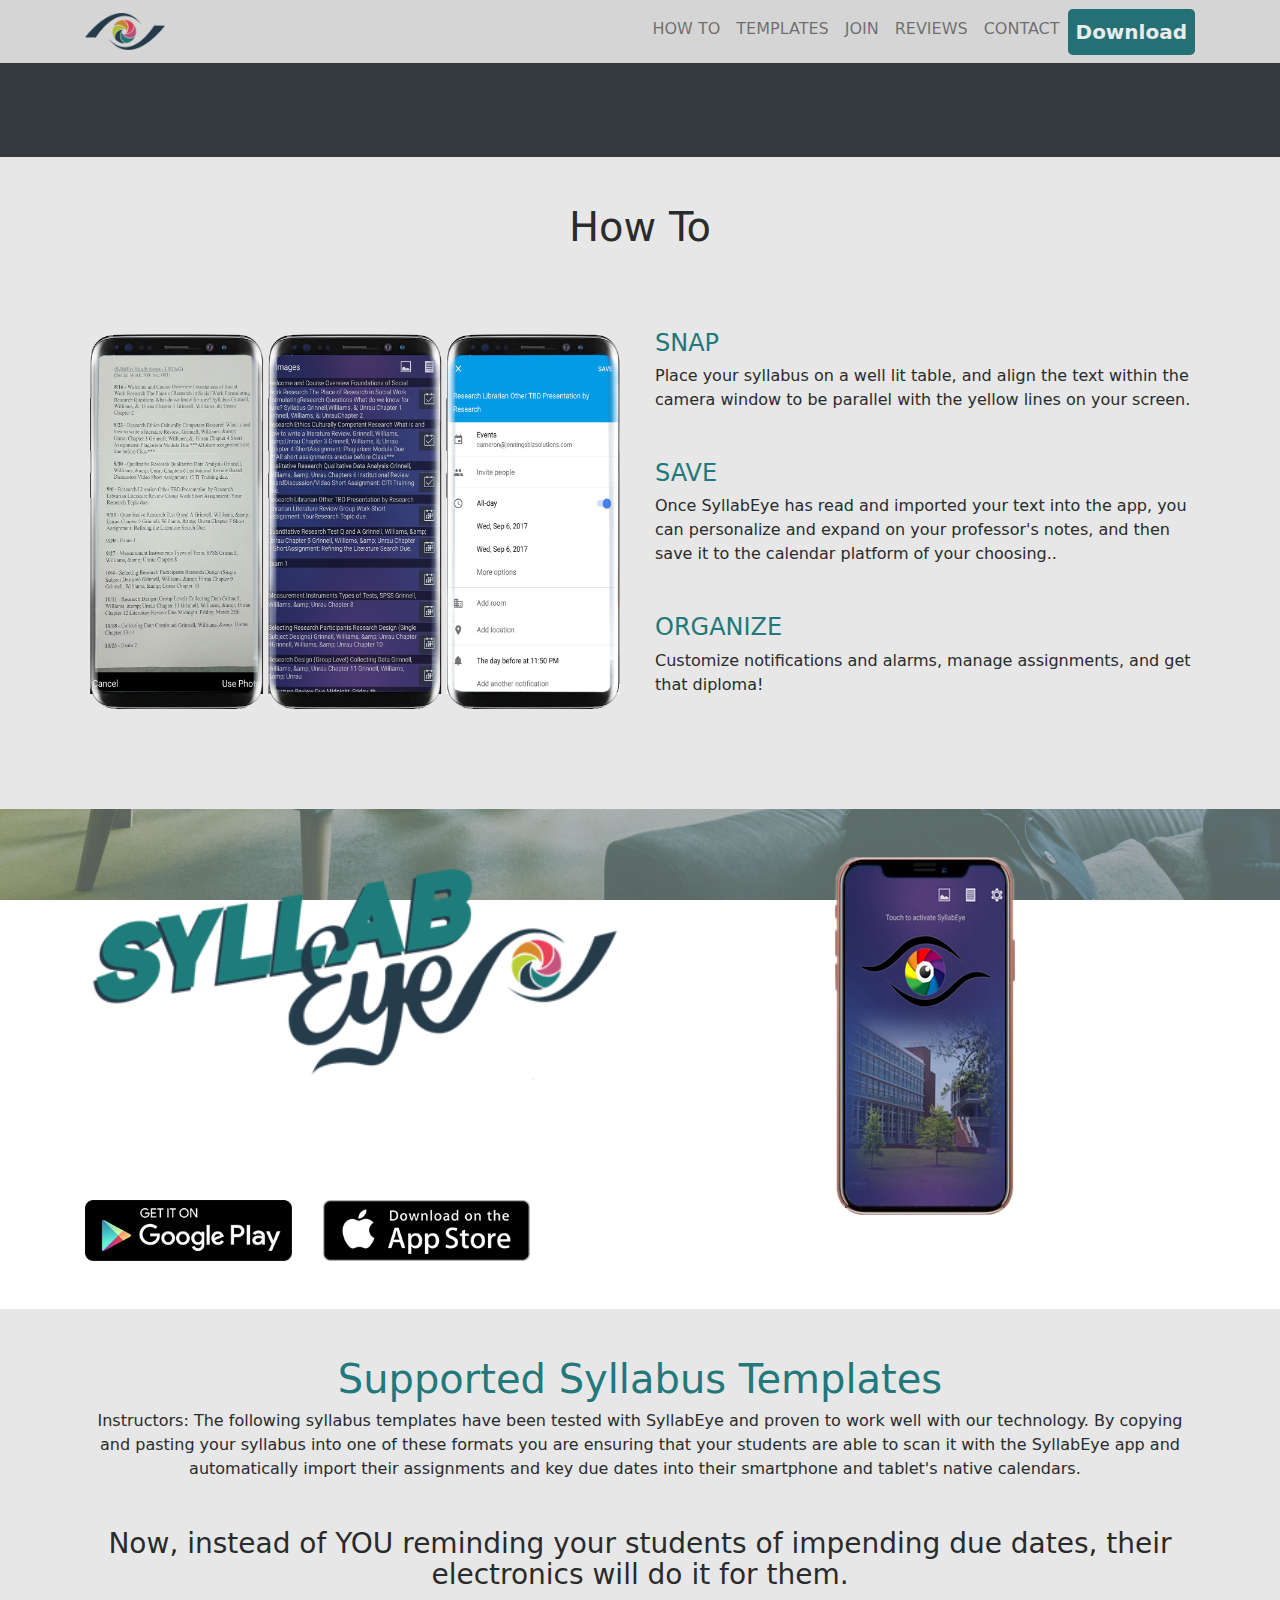
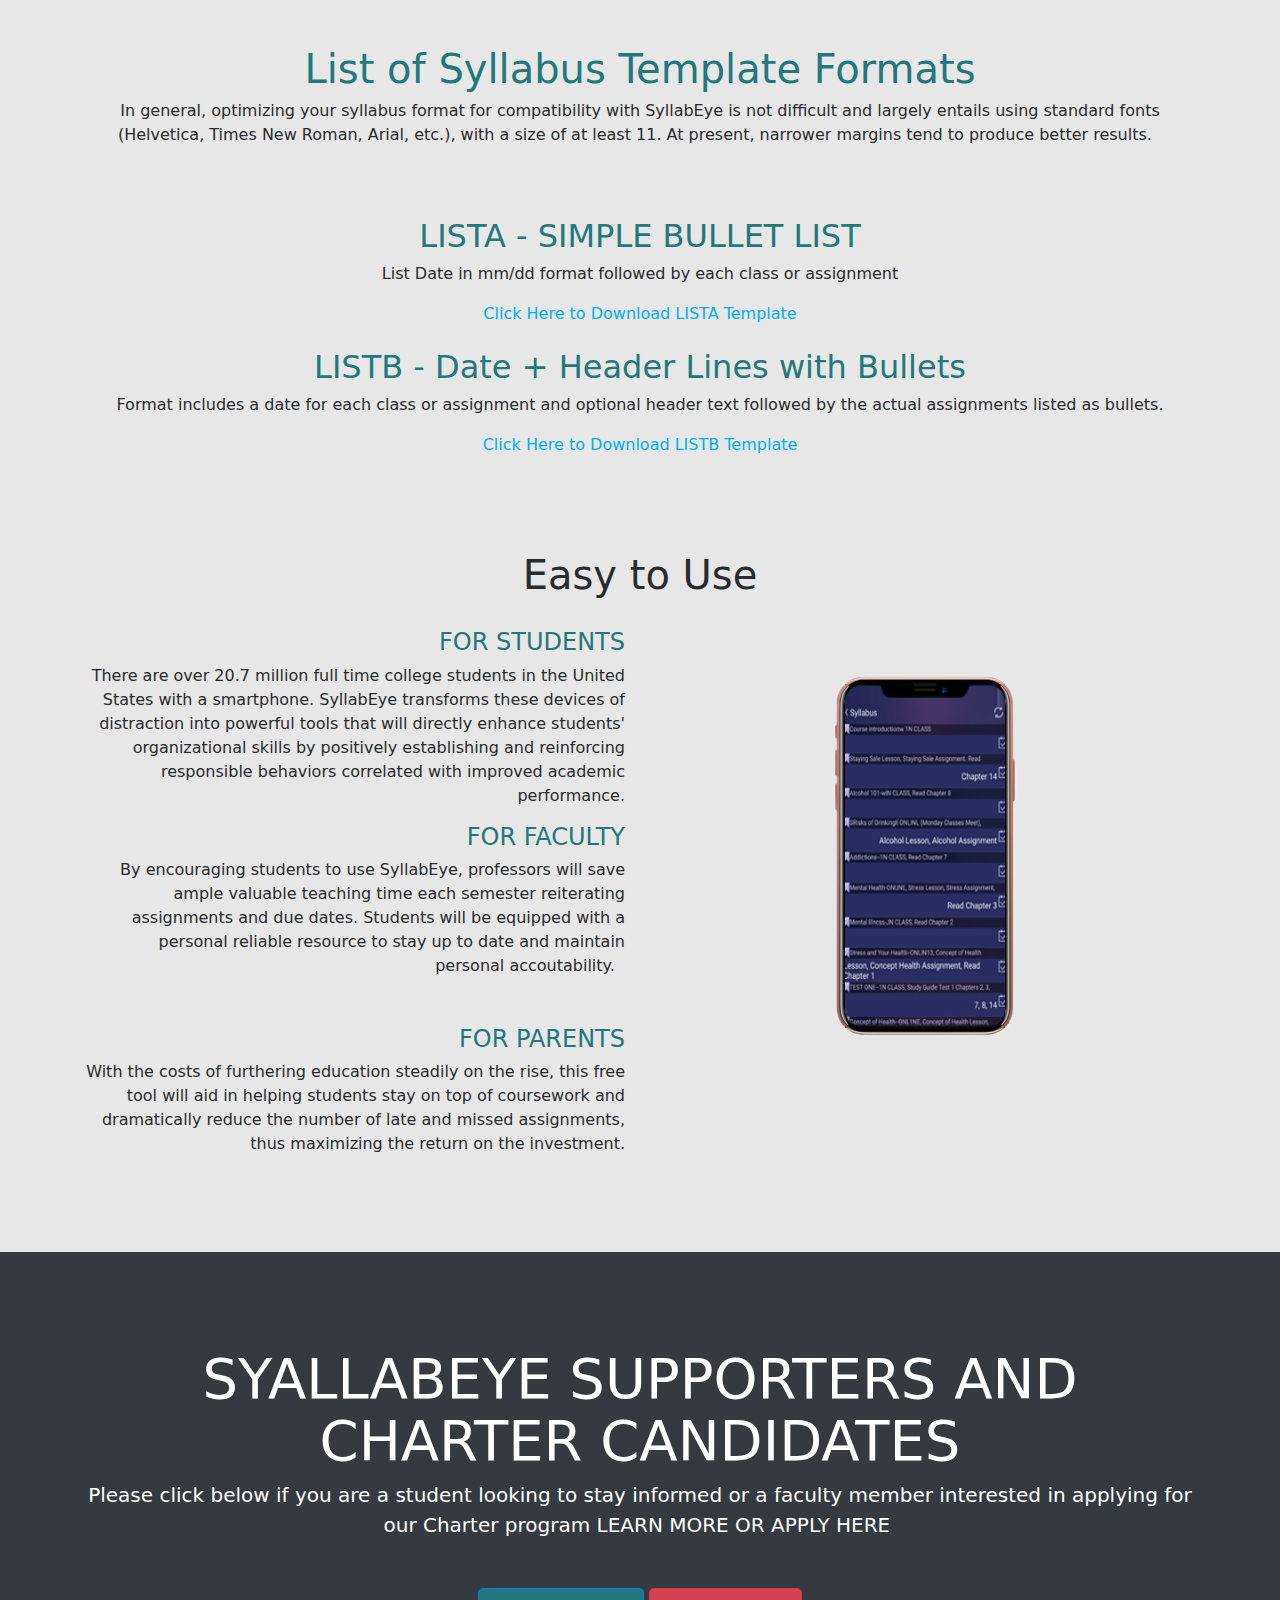
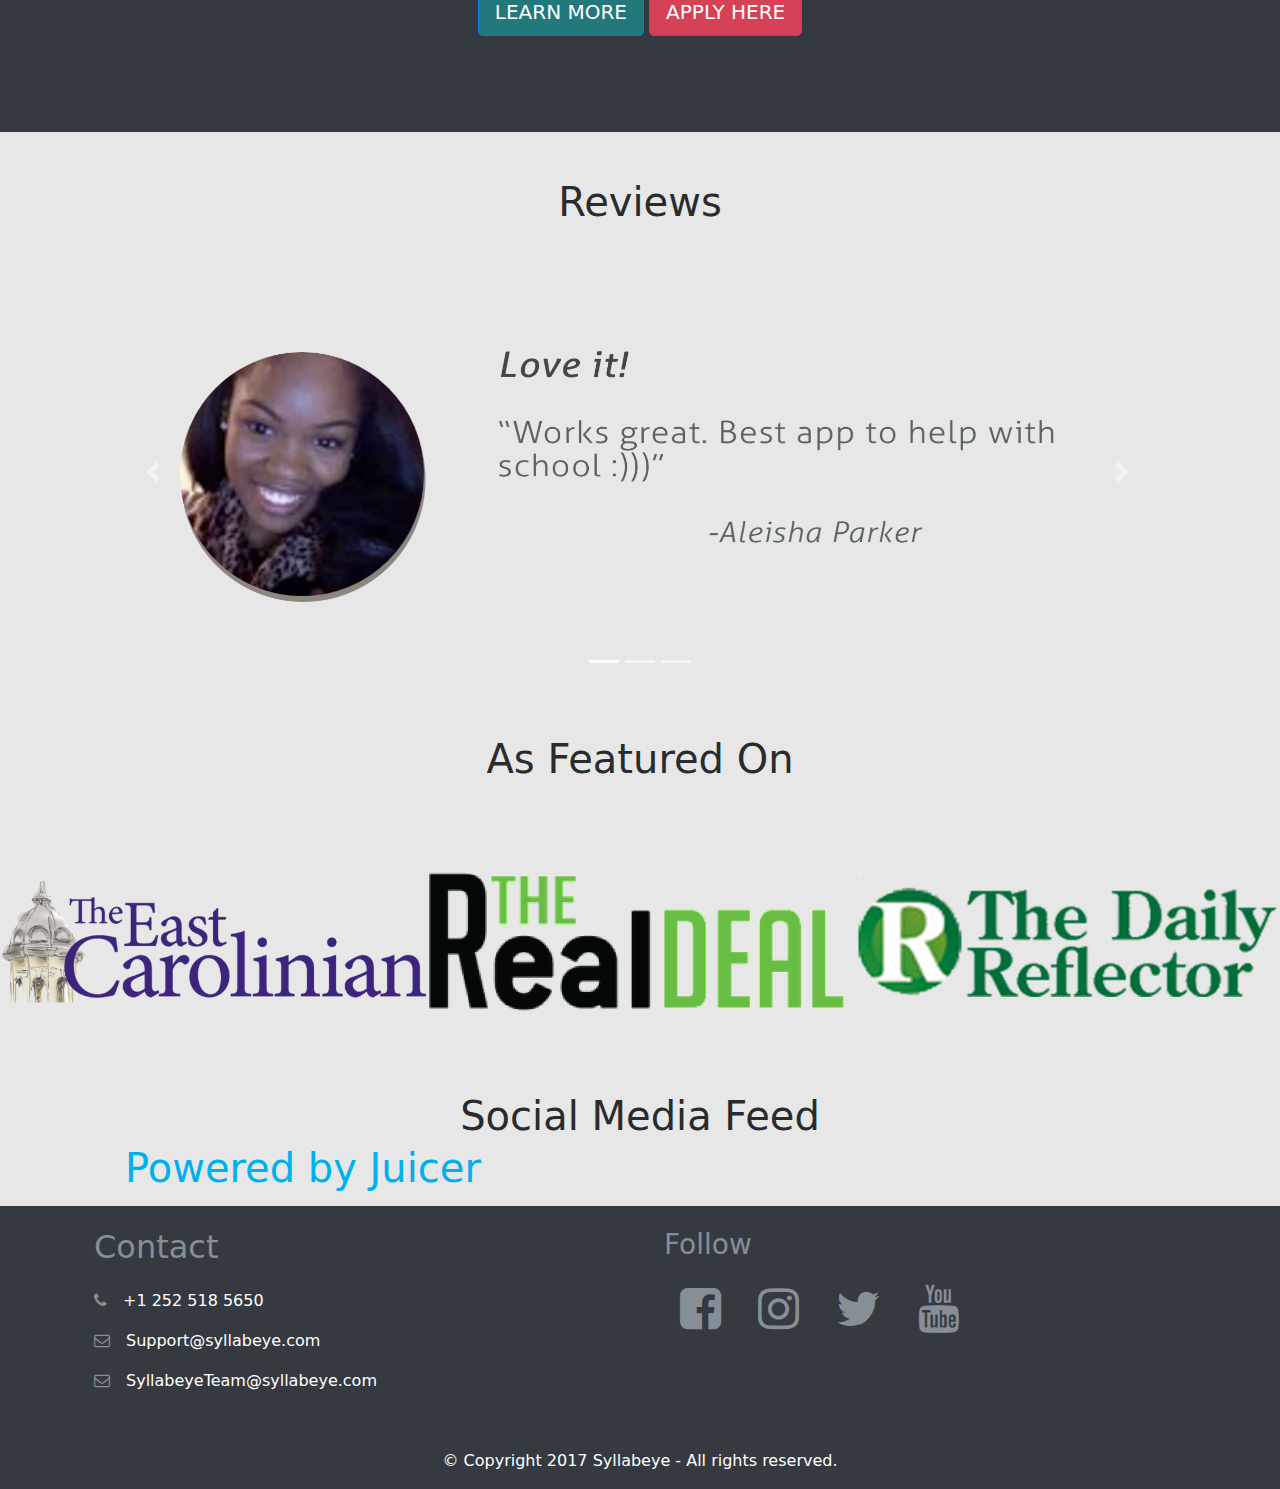
==== index.html @ 44bcc7d6 "Minor video fixes" ====
<!DOCTYPE html>
<html>

<head>
  <meta charset="utf-8">
  <meta name="viewport" content="width=device-width, initial-scale=1, shrink-to-fit=no">
  <title>Simplify with SyllabEye</title>
  <meta name="description" content="Simplify college with SyllabEye! SyllabEye allows you to take a picture of your syllabus and automatically convert it into events and tasks that can be exported to your calendar. Never miss another assignment or be late on a paper with SyllabEye, the best student productivity app for iOS and Android">
  <meta name="keywords" content="student productivity, syllabus, syllabi, time management, increased academic performance, better grades, good grades, camera phone, image scanning, productivity software, school, homework, professor, schoolwork, tutoring, straight A">
  <meta name="authors" content="Mikal Chavez, Camilah Jennings, Derek Jennings">
  <meta name="google-site-verification" content="UqXHrqXQ2I3otHbSj8iNhpdGew8k4dx0cJXrtJ6M7-s">
  <link rel="shortcut icon" href="img\SyllabEyris.png">
  <link rel="stylesheet" href="https://cdnjs.cloudflare.com/ajax/libs/font-awesome/4.7.0/css/font-awesome.min.css" type="text/css">
  <script src="https://pingendo.com/assets/scripts/navbar-cover.js"></script>
  <link rel="stylesheet" href="https://maxcdn.bootstrapcdn.com/bootstrap/4.0.0-beta/css/bootstrap.min.css" integrity="sha384-/Y6pD6FV/Vv2HJnA6t+vslU6fwYXjCFtcEpHbNJ0lyAFsXTsjBbfaDjzALeQsN6M" crossorigin="anonymous">
  <link rel="stylesheet" href="css/style.css" type="text/css">
</head>

<body class="m-0 bg-dark">

  <nav class="navbar navbar-expand-md fixed-top bg-info navbar-light" style="opacity: 0.9;">
    <div class="container">
      <a class="navbar-brand" href="#Home">
        <img src="img\EYE-COLOR-new.png" width="30" height="30" class="d-inline-block align-top img-fluid w-50" alt=""> </a>
      <button class="navbar-toggler navbar-toggler-right" type="button" data-toggle="collapse" data-target="#navbar2SupportedContent" aria-controls="navbar2SupportedContent" aria-expanded="false" aria-label="Toggle navigation"> <span class="navbar-toggler-icon"></span> </button>
      <div class="collapse navbar-collapse text-center justify-content-end" id="navbar2SupportedContent">
        <ul class="navbar-nav">
          <li class="nav-item">
            <a class="nav-link" href="#Walkthrough">HOW TO</a>
          </li>
          <li class="nav-item">
            <a class="nav-link" href="#Templates">TEMPLATES</a>
          </li>
          <li class="nav-item">
            <a class="nav-link" href="#FanForm">JOIN</a>
          </li>
          <li class="nav-item">
            <a class="nav-link" href="#Reviews">REVIEWS</a>
          </li>
          <li class="nav-item">
            <a class="nav-link" href="#Footer"> CONTACT</a>
          </li>
          <li class="nav-item">
            <a class="nav-link btn-lg active" href="#Download" role="button" style="font-weight:bold;color:#fff;background-color:#22787A;">Download</a>
          </li>
        </ul>
      </div>
    </div>
  </nav>

 <!-- <iframe id="youtube-video cover" width="100%" height="600" src="https://www.youtube.com/embed/BzeW_WMyK1k?enablejsapi=1&-->
	<!--autoplay=1-->
	<!--&disablekb=1-->
	<!--&enablejsapi=1-->
	<!--&loop=1-->
	<!--&controls=0-->
	<!--&mute=1" frameborder="0" enablejsapi="1" allowfullscreen></iframe>-->
	<video autoplay loop muted id="background" id="Home">
	<source src="~/video/Adobe Spark Video (2).mp4" type="video/mp4">
</video>

  <div class="section py-5 bg-info" id="Walkthrough">
    <div class="container">
      <div class="row">
        <div class="col-md-12 text-center">
          <h1 class="pb-4 Featured-style">How To</h1>
        </div>
      </div>
      <div class="row">
        <div class="col-md-6 my-5">
          <img class="d-block ml-1 mx-auto img-fluid" src="img\snapsaveorg.png"> </div>
        <div class="align-self-center text-md-left text-center col-md-6">
          <h4 class="headerStyle">SNAP</h4>
          <p class="mb-5">Place your syllabus on a well lit table, and align the text within the camera window to be parallel with the yellow lines on your screen.</p>
          <h4 class="headerStyle">SAVE</h4>
          <p class="mb-5">Once SyllabEye has read and imported your text into the app, you can personalize and expand on your professor's notes, and then save it to the calendar platform of your choosing..</p>
          <h4 class="headerStyle">ORGANIZE</h4>
          <p>Customize notifications and alarms, manage assignments, and get that diploma!</p>
        </div>
      </div>
    </div>
  </div>

  <div class="section text-white bg-white bg-info parallax img-fluid" id="Download" style="background-image: url('img/studentschill.jpg');">
    <div class="container">
      <div class="row">
        <div class="col-md-6 text-md-left text-center align-self-center my-5">
          <img class="img-fluid d-block w-100" src="img\img\LOGO-larger-site.png">
          <p class="lead">The free student productivity app everyone is talking about!</p>
          <div class="row mt-5">
            <div class="col-md-5 col-6">
              <a href="https://play.google.com/store/apps/details?id=com.syllabeye">
                <img class="center-block img-fluid d-block" src="img\download_android.png"> </a>
            </div>
            <div class="col-md-5 col-6">
              <a href="https://itunes.apple.com/us/app/syllabeye/id929083083?mt=8">
                <img class="center-block img-fluid d-block" src="img\download_ios.png"> </a>
            </div>
          </div>
        </div>
        <div class="col-md-6">
          <img class="img-fluid d-block mx-auto py-5" src="img\main.png"> </div>
      </div>
    </div>
  </div>


  <div class="section py-5 bg-info" id="Templates">
    <div class="container">
      <div class="row">
        <div class="align-self-center text-center text-center col-12">
          <h1 class="headerStyle">Supported Syllabus Templates</h1>
          <p class="mb-5">Instructors: The following syllabus templates have been tested with SyllabEye and proven to work well with our technology. By copying and pasting your syllabus into one of these formats you are ensuring that your students are able to scan it
            with the SyllabEye app and automatically import their assignments and key due dates into their smartphone and tablet's native calendars. &nbsp;</p>
          <h3>
            Now, instead of YOU reminding your students of impending due dates, their electronics will do it for them.
          </h3>
        </div>
      </div>
      <br><br>
      <div class="row">
        <div class="align-self-center text-center text-center col-12">
          <h1 class="headerStyle">List of Syllabus Template Formats</h1>
          <p class="mb-5">In general, optimizing your syllabus format for compatibility with SyllabEye is not difficult and largely entails using standard fonts (Helvetica, Times New Roman, Arial, etc.), with a size of at least 11. At present, narrower margins tend to
            produce better results. &nbsp;</p>
          <br>
          <h2 class="headerStyle">LISTA - SIMPLE BULLET LIST</h2>
          <p>
            List Date in mm/dd format followed by each class or assignment
          </p>
          <a href="ref-docs/SYLLABEYETEMPLATE-LISTAv2.docx"> Click Here to Download LISTA Template</a>
          <br>
          <br>
          <h2 class="headerStyle">LISTB - Date + Header Lines with Bullets</h2>
          <p>
            Format includes a date for each class or assignment and optional header text followed by the actual assignments listed as bullets.
          </p>
          <a href="ref-docs/SYLLABEYETEMPLATE-LISTBv1.docx"> Click Here to Download LISTB Template</a>
        </div>
      </div>

    </div>
  </div>

  <div class="section py-5 bg-info" id="EasyToUse">
    <div class="container">
      <div class="row">
        <div class="col-md-12 text-center">
          <h1 class="pb-4 Featured-style">Easy to Use</h1>
        </div>
      </div>
      <div class="row">
        <div class="align-self-center text-md-right text-center col-md-6">
          <h4 class="headerStyle">FOR STUDENTS</h4>
          <p class="">There are over 20.7 million full time college students in the United States with a smartphone. SyllabEye transforms these devices of distraction into powerful tools that will directly enhance students' organizational skills by positively establishing
            and reinforcing responsible behaviors correlated with improved academic performance. </p>
          <h4 class="headerStyle">FOR FACULTY</h4>
          <p class="mb-5">By encouraging students to use SyllabEye, professors will save ample valuable teaching time each semester reiterating assignments and due dates. Students will be equipped with a personal reliable resource to stay up to date and maintain personal
            accoutability. &nbsp;</p>
          <h4 class="headerStyle">FOR PARENTS</h4>
          <p class="mb-5">With the costs of furthering education steadily on the rise, this free tool will aid in helping students stay on top of coursework and dramatically reduce the number of late and missed assignments, thus maximizing the return on the investment.</p>
        </div>
        <div class="col-md-6 my-5">
          <img class="img-fluid d-block ml-1 mx-auto" src="img\easytouse.png"> </div>
      </div>
    </div>
  </div>

  <div class="section opaque-overlay text-center py-5 parallax img-fluid" id="FanForm" style="background-image: url(&quot;img/graduation.jpg&quot;);">
    <div class="py-5 container">
      <div class="row">
        <div class="text-white col-md-12 col-sm-12">
          <h1 class="display-4">SYALLABEYE SUPPORTERS AND CHARTER CANDIDATES</h1>
          <p class="lead mb-5">Please click below if you are a student looking to stay informed or a faculty member interested in applying for our Charter program LEARN MORE OR APPLY HERE&nbsp;</p>
          <a href="ref-docs/SyllabAcqPack_View.pdf" class="btn btn-lg btn-styleLT btn-primary">LEARN MORE</a>
          <a href="https://docs.google.com/forms/d/e/1FAIpQLSeesvhXyMi3e3YKIejxHD7o5qeOTy6WxL5s45zlYmU2ifPypg/viewform" class="btn btn-lg btn-styleRT btn-danger">APPLY HERE</a>
        </div>
      </div>
    </div>
  </div>


  <div class="section py-5 bg-info" id="Reviews">
    <div class="container">
      <div class="row">
        <div class="col-md-12 text-center">
          <h1 class="pb-4 Featured-style">Reviews</h1>
        </div>
      </div>
      <div class="row">
        <div id="carouselExampleIndicators" class="carousel slide col-12" data-ride="carousel" data-interval="3000" data-pause="">
          <ol class="carousel-indicators">
            <li data-target="#carouselExampleIndicators" data-slide-to="0" class="active"></li>
            <li data-target="#carouselExampleIndicators" data-slide-to="1"></li>
            <li data-target="#carouselExampleIndicators" data-slide-to="2"></li>
          </ol>
          <div class="carousel-inner">
            <div class="carousel-item active">
              <img class="d-block w-100 img-fluid" src="img/img/AleishaP.PNG" alt="First slide">
            </div>
            <div class="carousel-item">
              <img class="d-block w-100 img-fluid" src="img/img/AugustoM.PNG" alt="Second slide">
            </div>
            <div class="carousel-item">
              <img class="d-block w-100 img-fluid" src="img/img/MichealW.PNG" alt="Third slide">
            </div>
            <div class="carousel-item">
              <img class="d-block w-100 img-fluid" src="img/img/TabChad.png" alt="Third slide">
            </div>
          </div>
          <a class="carousel-control-prev" href="#carouselExampleIndicators" role="button" data-slide="prev">
    <span class="carousel-control-prev-icon" aria-hidden="true"></span>
    <span class="sr-only">Previous</span>
  </a>
          <a class="carousel-control-next" href="#carouselExampleIndicators" role="button" data-slide="next">
    <span class="carousel-control-next-icon" aria-hidden="true"></span>
    <span class="sr-only">Next</span>
  </a>
        </div>
      </div>
    </div>
  </div>

  <div class="section bg-info" id="FeaturedOn">
    <div class="container-fluid bg-info">
      <div class="row">
        <div class="col-md-12">
          <h1 class="text-center Featured-style">As Featured On</h1>
        </div>
      </div>
      <div class="row">
        <div class="col-md-4 col-4 p-0">
          <a href="http://www.theeastcarolinian.com/news/article_a46f6f1c-a048-11e4-9311-4f318e0ad141.html">
            <img class="img-fluid" src="img\TheEastCarolinian.png">
          </a>
        </div>
        <div class="col-md-4 p-0 col-4">
          <img class="img-fluid" src="img\TheRealDeal.png"> </div>
        <div class="col-md-4 p-0 col-4">
          <a href="ref-docs/DRArticle.pdf">
            <img class="img-fluid" src="img\dailyreflector.png"> 
           </a>
        </div>
      </div>
    </div>
  </div>
  
  
  <div class="section bg-info" id="SocialFeed">
    <div class="row">
        <div class="col-md-12">
          <h1 class="text-center Featured-style">Social Media Feed</h1>
        </div>
      </div>
    <div class="row">
      <div class="col-12">
        <script src="//assets.juicer.io/embed.js" type="text/javascript"></script>
        <div class="container">
          <link href="//assets.juicer.io/embed.css" media="all" rel="stylesheet" type="text/css" />
          <ul class="juicer-feed" data-feed-id="snapsaveorganize" data-per="5">
            <h1 class="referral"><a href="https://www.juicer.io">Powered by Juicer</a></h1>
          </ul>
        </div>
      </div>
    </div>
  </div>

  <div class="bg-dark m-0" id="Footer">
    <div class="container">
      <div class="row">
        <div class="p-4 col-md-6">
          <h2 class="mb-4 text-secondary">Contact</h2>
          <p>
            <a href="tel:+1 252 518 5650" class="text-white"><i class="fa d-inline mr-3 text-secondary fa-phone"></i>+1 252 518 5650&nbsp;</a>
          </p>
          <p>
            <a href="mailto:Support@syllabeye.com" class="text-white"><i class="fa d-inline mr-3 text-secondary fa-envelope-o"></i>Support@syllabeye.com</a>
          </p>
          <p>
            <a href="mailto:SyllabeyeTeam@syllabeye.com" class="text-white"><i class="fa d-inline mr-3 text-secondary fa-envelope-o"></i>SyllabeyeTeam@syllabeye.com</a>
          </p>
        </div>
        <div class="p-4 col-md-6">
          <h3 class="pi-item text-secondary">Follow</h3>
          <a href="http://www.facebook.com/Syllabeye" target="blank"><i class="fa fa-3x fa-facebook-square m-3 text-muted"></i></a>
          <a href="https://www.instagram.com/syllabeye/" target="blank"><i class="fa fa-3x fa-instagram m-3 text-muted"></i></a>
          <a href="https://twitter.com/SyllabEye" target="blank"><i class="fa fa-3x fa-twitter m-3 text-muted"></i></a>
          <a href="https://www.youtube.com/channel/UCBZE-b490CPJPktZ4XgoPdA" target="blank"><i class="fa fa-3x fa-youtube m-3 text-muted"></i></a>
          <a href="https://pinterest.com" target="blank"></a>
          <a href="https://www.youtube.com" target="blank"></a>
        </div>
      </div>
      <div class="row">
        <div class="col-md-12 mt-3">
          <p class="text-center text-white">&copy; Copyright 2017 Syllabeye - All rights reserved. </p>
        </div>
      </div>
    </div>
  </div>

  <!--scripts-->
  <script src="https://ajax.googleapis.com/ajax/libs/jquery/3.2.1/jquery.min.js" type="text/javascript"></script>
  <script src="https://pingendo.com/assets/scripts/smooth-scroll.js"></script>
  <script src="https://cdnjs.cloudflare.com/ajax/libs/popper.js/1.11.0/umd/popper.min.js" integrity="sha384-b/U6ypiBEHpOf/4+1nzFpr53nxSS+GLCkfwBdFNTxtclqqenISfwAzpKaMNFNmj4" crossorigin="anonymous"></script>
  <script src="https://maxcdn.bootstrapcdn.com/bootstrap/4.0.0-beta/js/bootstrap.min.js" integrity="sha384-h0AbiXch4ZDo7tp9hKZ4TsHbi047NrKGLO3SEJAg45jXxnGIfYzk4Si90RDIqNm1" crossorigin="anonymous"></script>
</body>

</html>
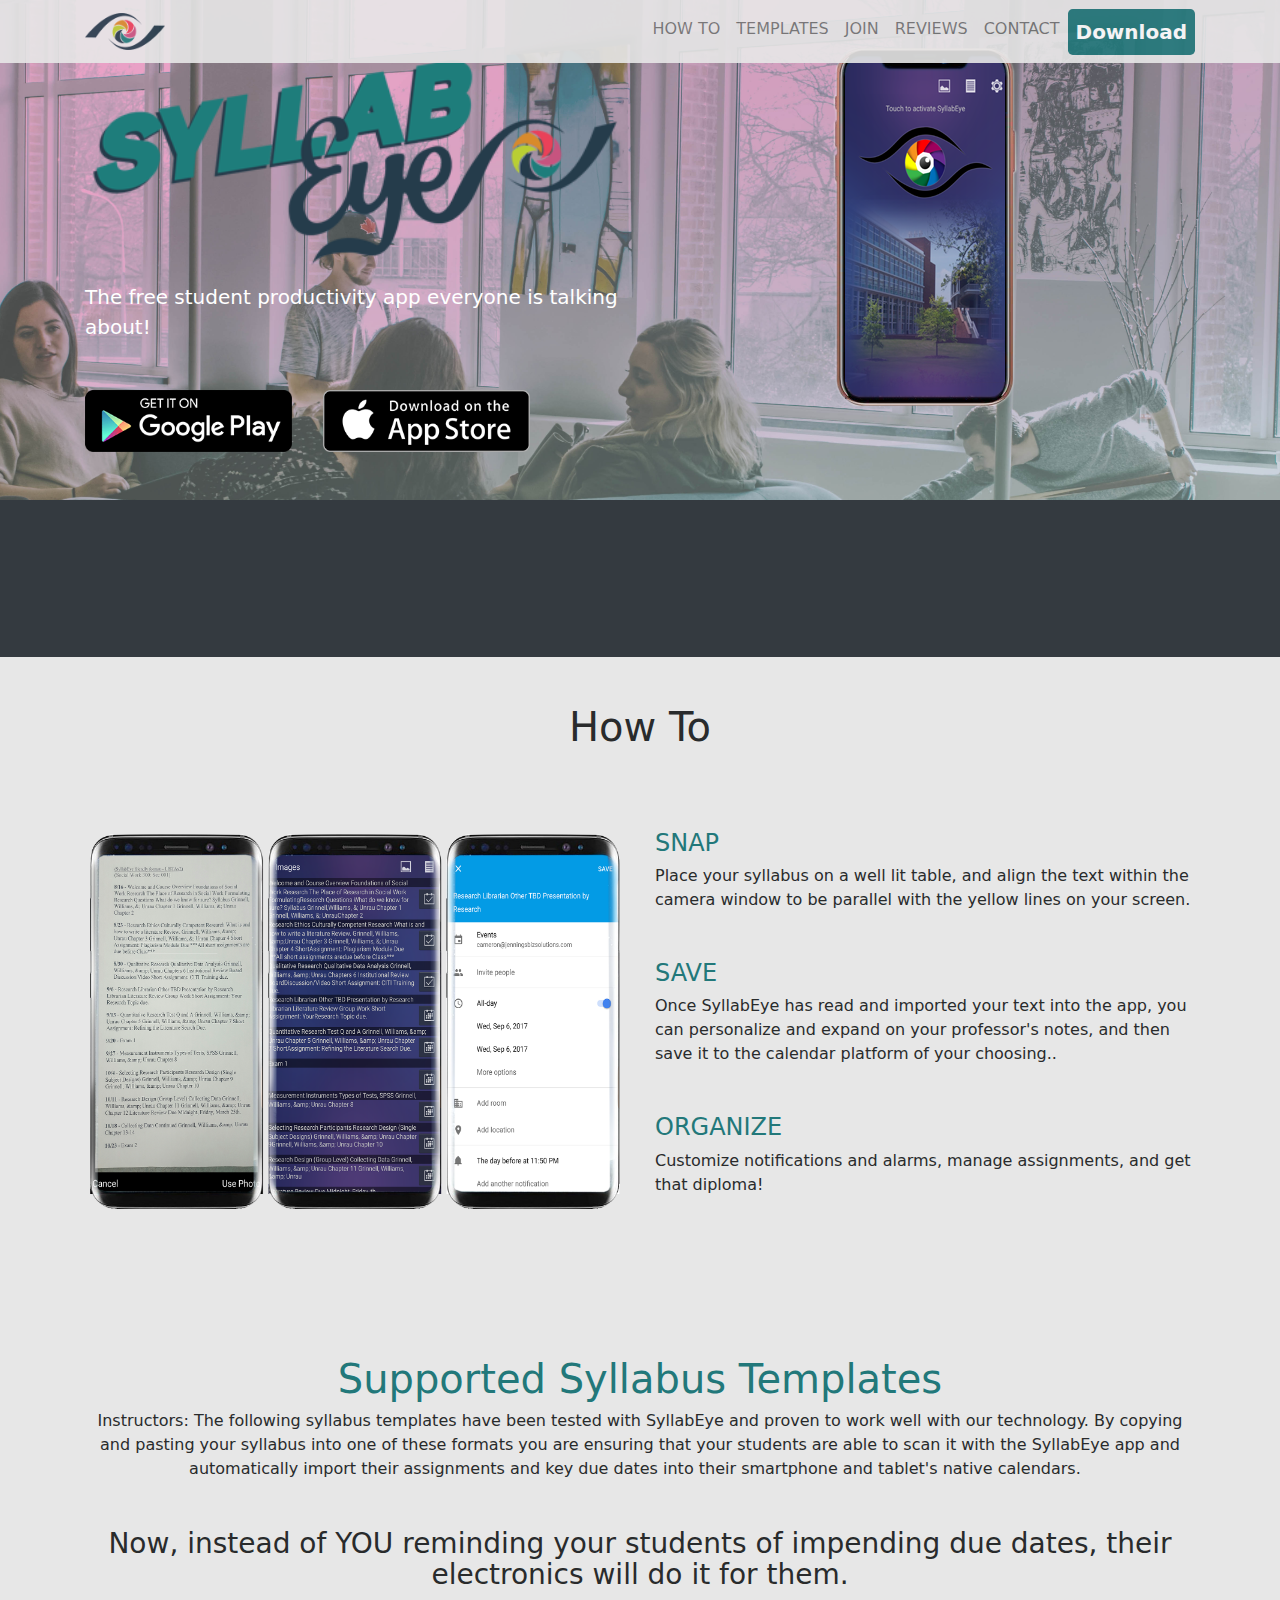
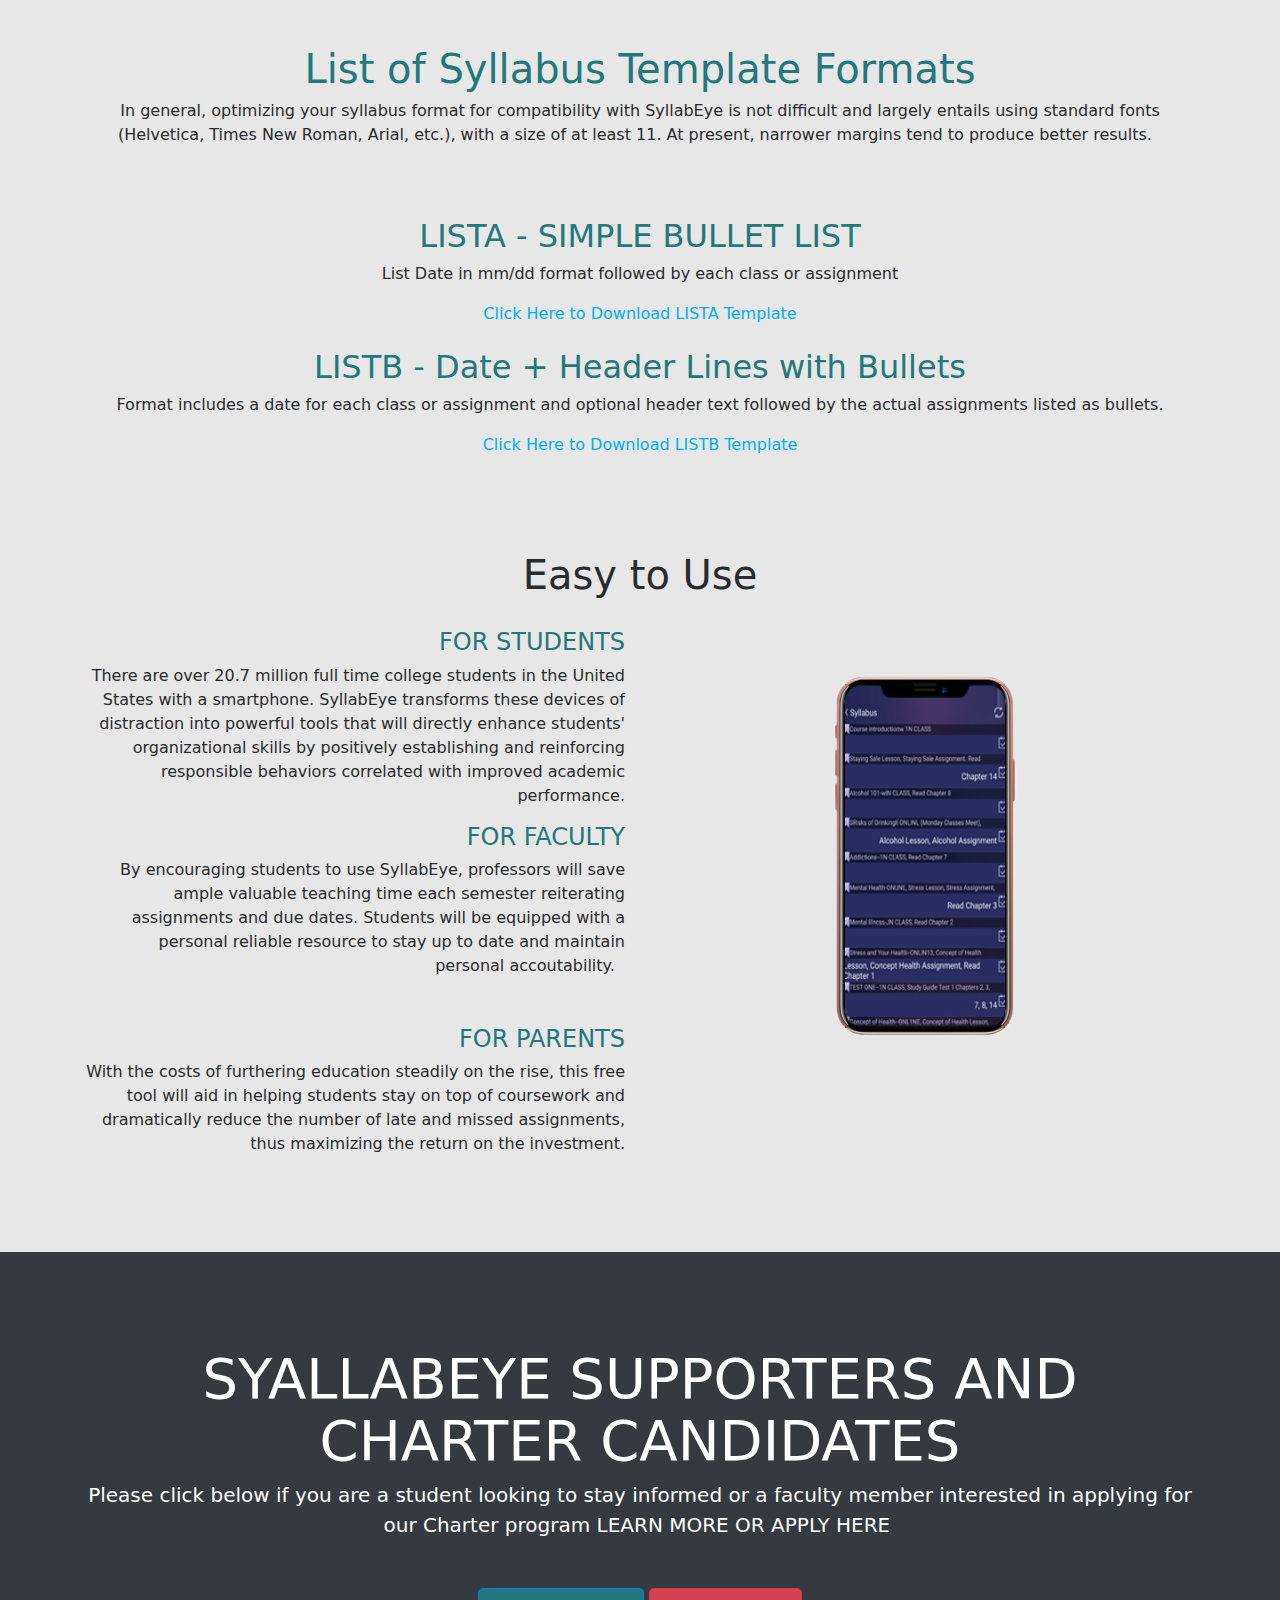
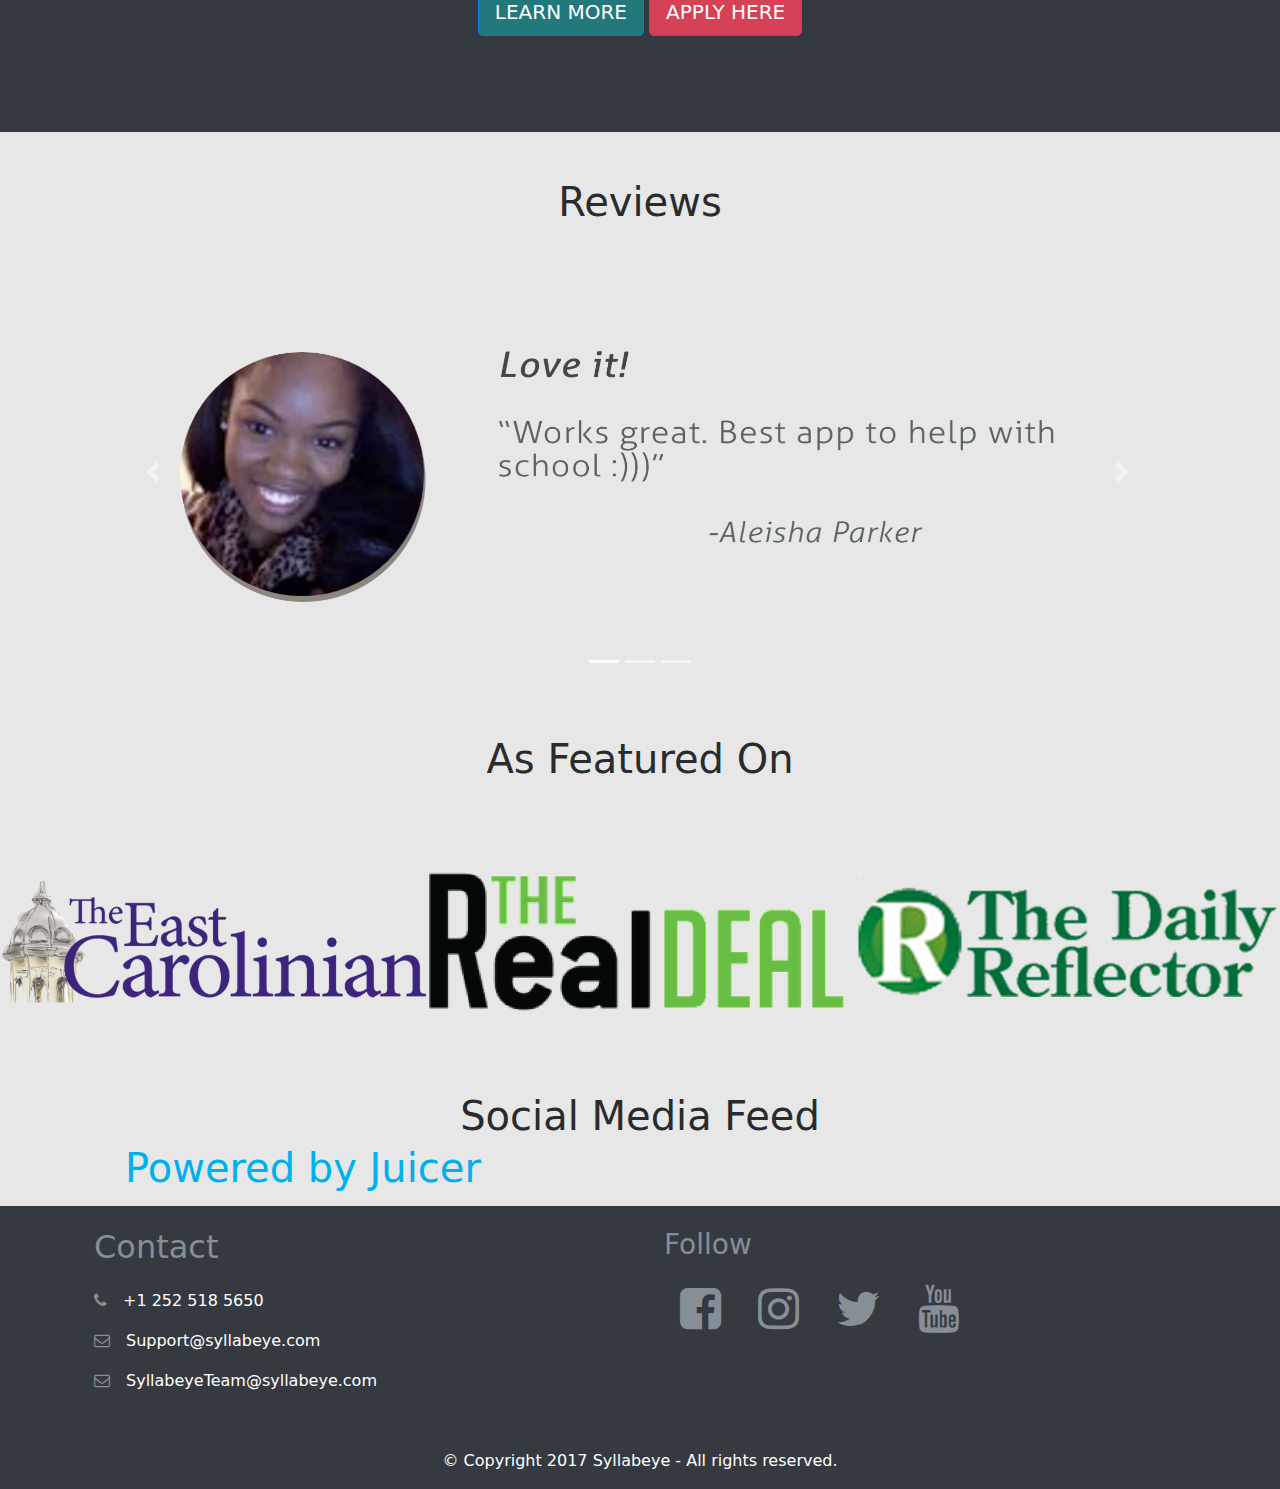
==== commit 52a3929a: "Moved download section" ====
--- a/index.html
+++ b/index.html
@@ -20,7 +20,7 @@
 
   <nav class="navbar navbar-expand-md fixed-top bg-info navbar-light" style="opacity: 0.9;">
     <div class="container">
-      <a class="navbar-brand" href="#Home">
+      <a class="navbar-brand" href="#background">
         <img src="img\EYE-COLOR-new.png" width="30" height="30" class="d-inline-block align-top img-fluid w-50" alt=""> </a>
       <button class="navbar-toggler navbar-toggler-right" type="button" data-toggle="collapse" data-target="#navbar2SupportedContent" aria-controls="navbar2SupportedContent" aria-expanded="false" aria-label="Toggle navigation"> <span class="navbar-toggler-icon"></span> </button>
       <div class="collapse navbar-collapse text-center justify-content-end" id="navbar2SupportedContent">
@@ -55,9 +55,33 @@
 	<!--&loop=1-->
 	<!--&controls=0-->
 	<!--&mute=1" frameborder="0" enablejsapi="1" allowfullscreen></iframe>-->
-	<video autoplay loop muted id="background" id="Home">
-	<source src="~/video/Adobe Spark Video (2).mp4" type="video/mp4">
-</video>
+	 <div class="section text-white bg-white bg-info parallax img-fluid" id="Download" style="background-image: url('img/studentschill.jpg');">
+    <div class="container">
+      <div class="row">
+        <div class="col-md-6 text-md-left text-center align-self-center my-5">
+          <img class="img-fluid d-block w-100" src="img\img\LOGO-larger-site.png">
+          <p class="lead">The free student productivity app everyone is talking about!</p>
+          <div class="row mt-5">
+            <div class="col-md-5 col-6">
+              <a href="https://play.google.com/store/apps/details?id=com.syllabeye">
+                <img class="center-block img-fluid d-block" src="img\download_android.png"> </a>
+            </div>
+            <div class="col-md-5 col-6">
+              <a href="https://itunes.apple.com/us/app/syllabeye/id929083083?mt=8">
+                <img class="center-block img-fluid d-block" src="img\download_ios.png"> </a>
+            </div>
+          </div>
+        </div>
+        <div class="col-md-6">
+          <img class="img-fluid d-block mx-auto py-5" src="img\main.png"> </div>
+      </div>
+    </div>
+  </div>
+
+	
+	<video autoplay loop muted id="background" width="100%" height="100%">
+	  <source src="video/AdobeSparkVideo.mp4" type="video/mp4">
+  </video>
 
   <div class="section py-5 bg-info" id="Walkthrough">
     <div class="container">
@@ -81,30 +105,6 @@
     </div>
   </div>
 
-  <div class="section text-white bg-white bg-info parallax img-fluid" id="Download" style="background-image: url('img/studentschill.jpg');">
-    <div class="container">
-      <div class="row">
-        <div class="col-md-6 text-md-left text-center align-self-center my-5">
-          <img class="img-fluid d-block w-100" src="img\img\LOGO-larger-site.png">
-          <p class="lead">The free student productivity app everyone is talking about!</p>
-          <div class="row mt-5">
-            <div class="col-md-5 col-6">
-              <a href="https://play.google.com/store/apps/details?id=com.syllabeye">
-                <img class="center-block img-fluid d-block" src="img\download_android.png"> </a>
-            </div>
-            <div class="col-md-5 col-6">
-              <a href="https://itunes.apple.com/us/app/syllabeye/id929083083?mt=8">
-                <img class="center-block img-fluid d-block" src="img\download_ios.png"> </a>
-            </div>
-          </div>
-        </div>
-        <div class="col-md-6">
-          <img class="img-fluid d-block mx-auto py-5" src="img\main.png"> </div>
-      </div>
-    </div>
-  </div>
-
-
   <div class="section py-5 bg-info" id="Templates">
     <div class="container">
       <div class="row">
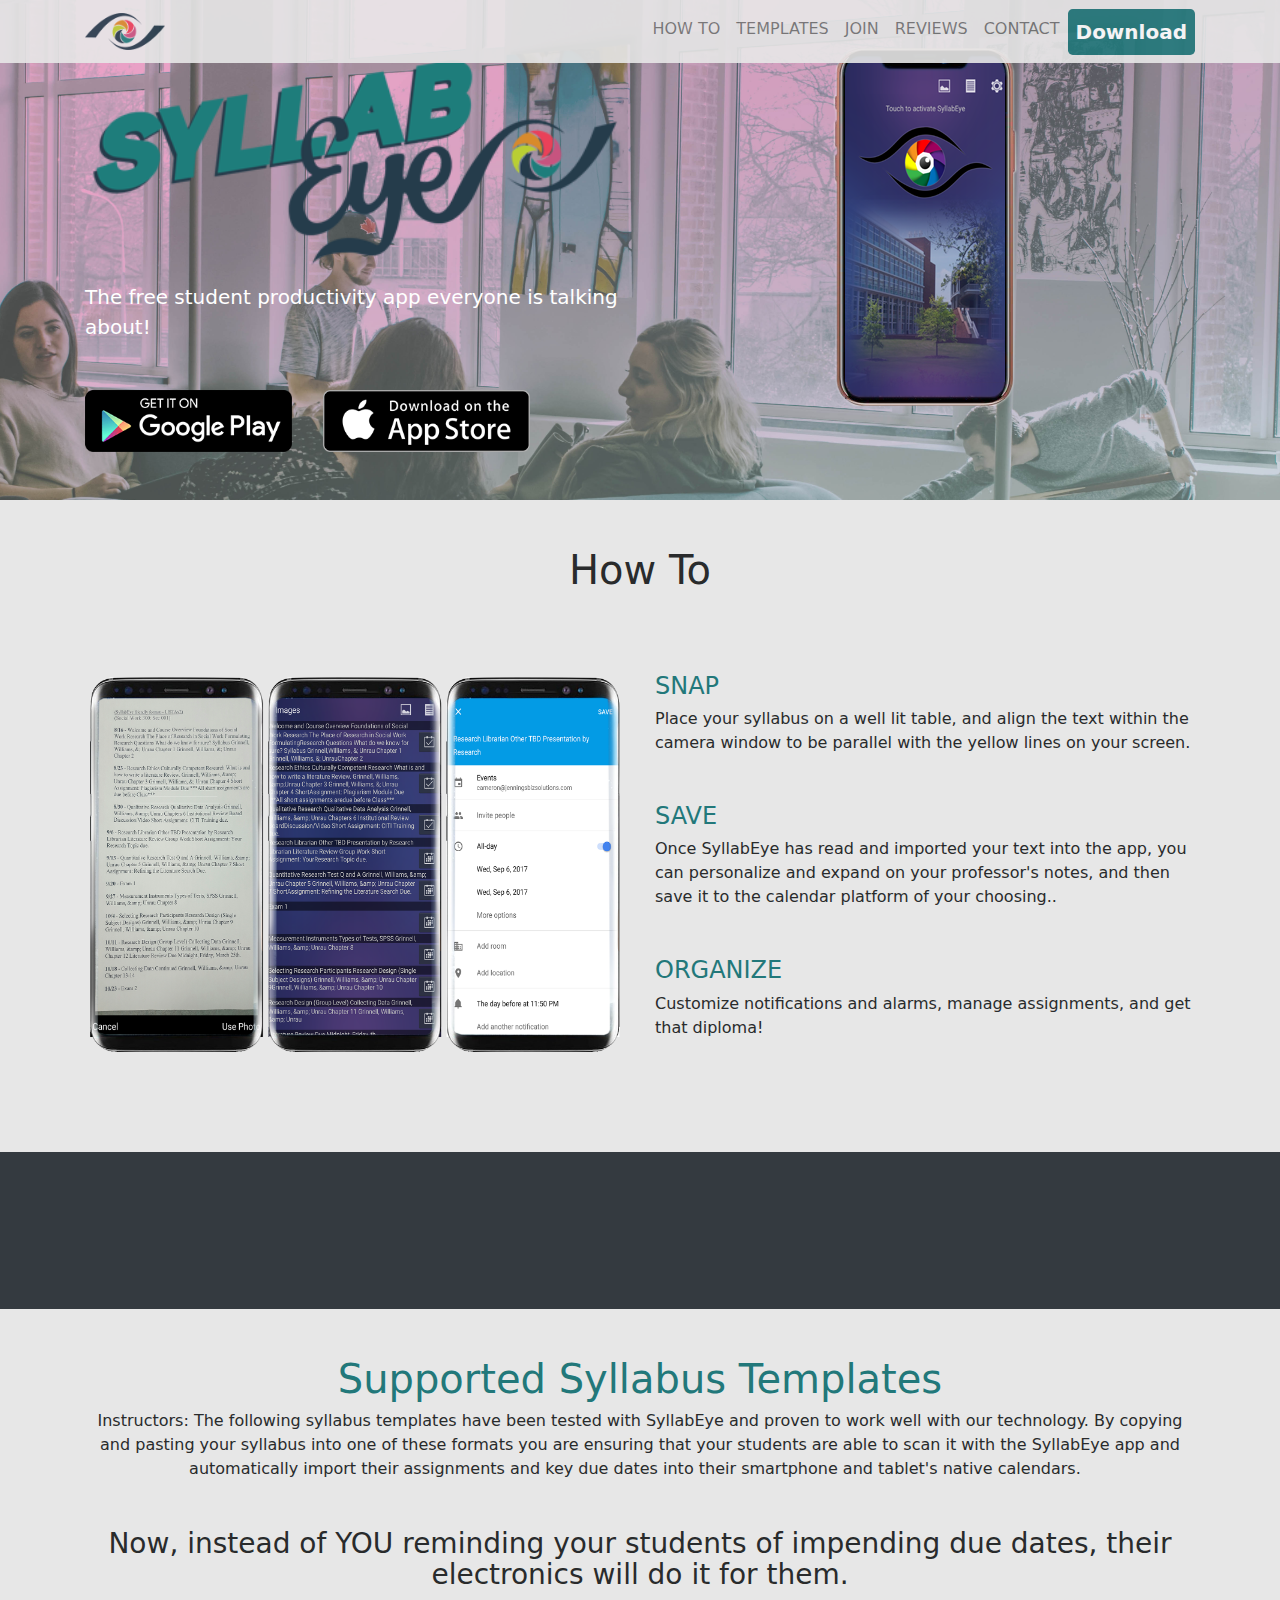
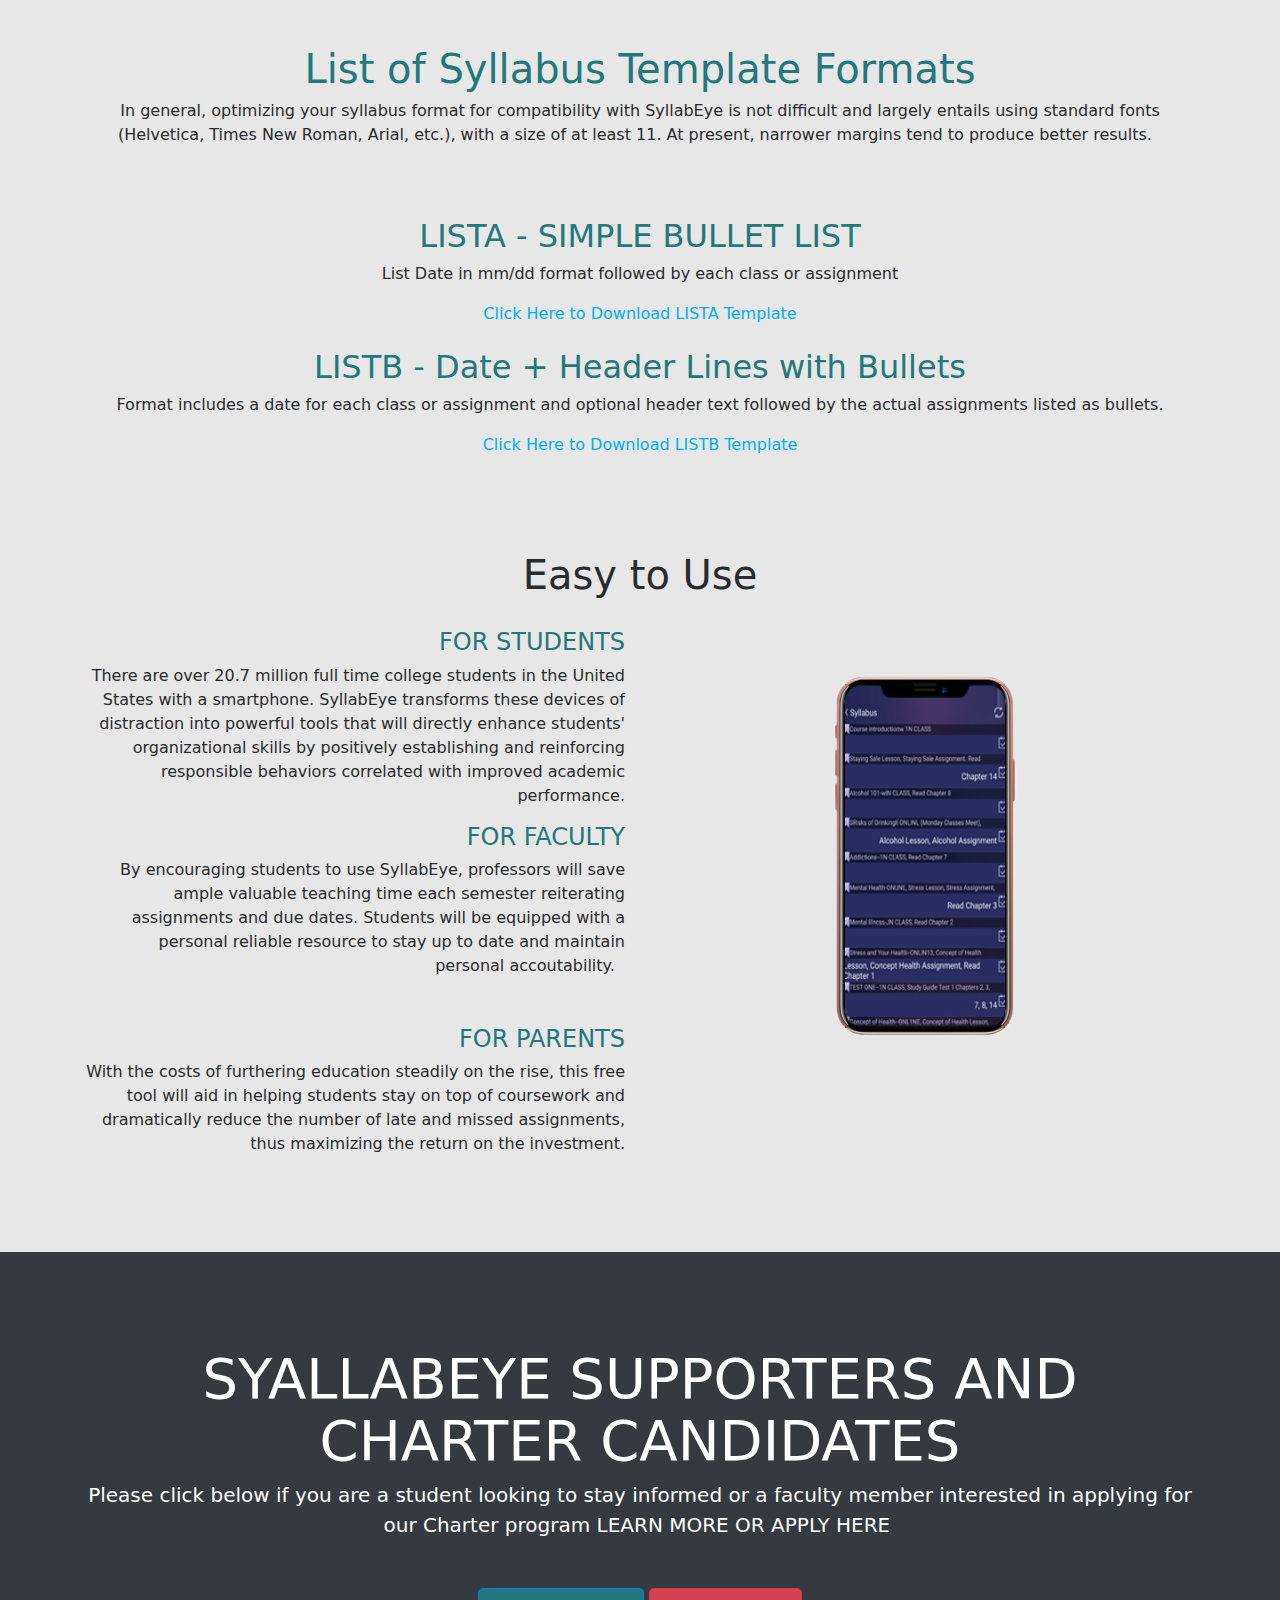
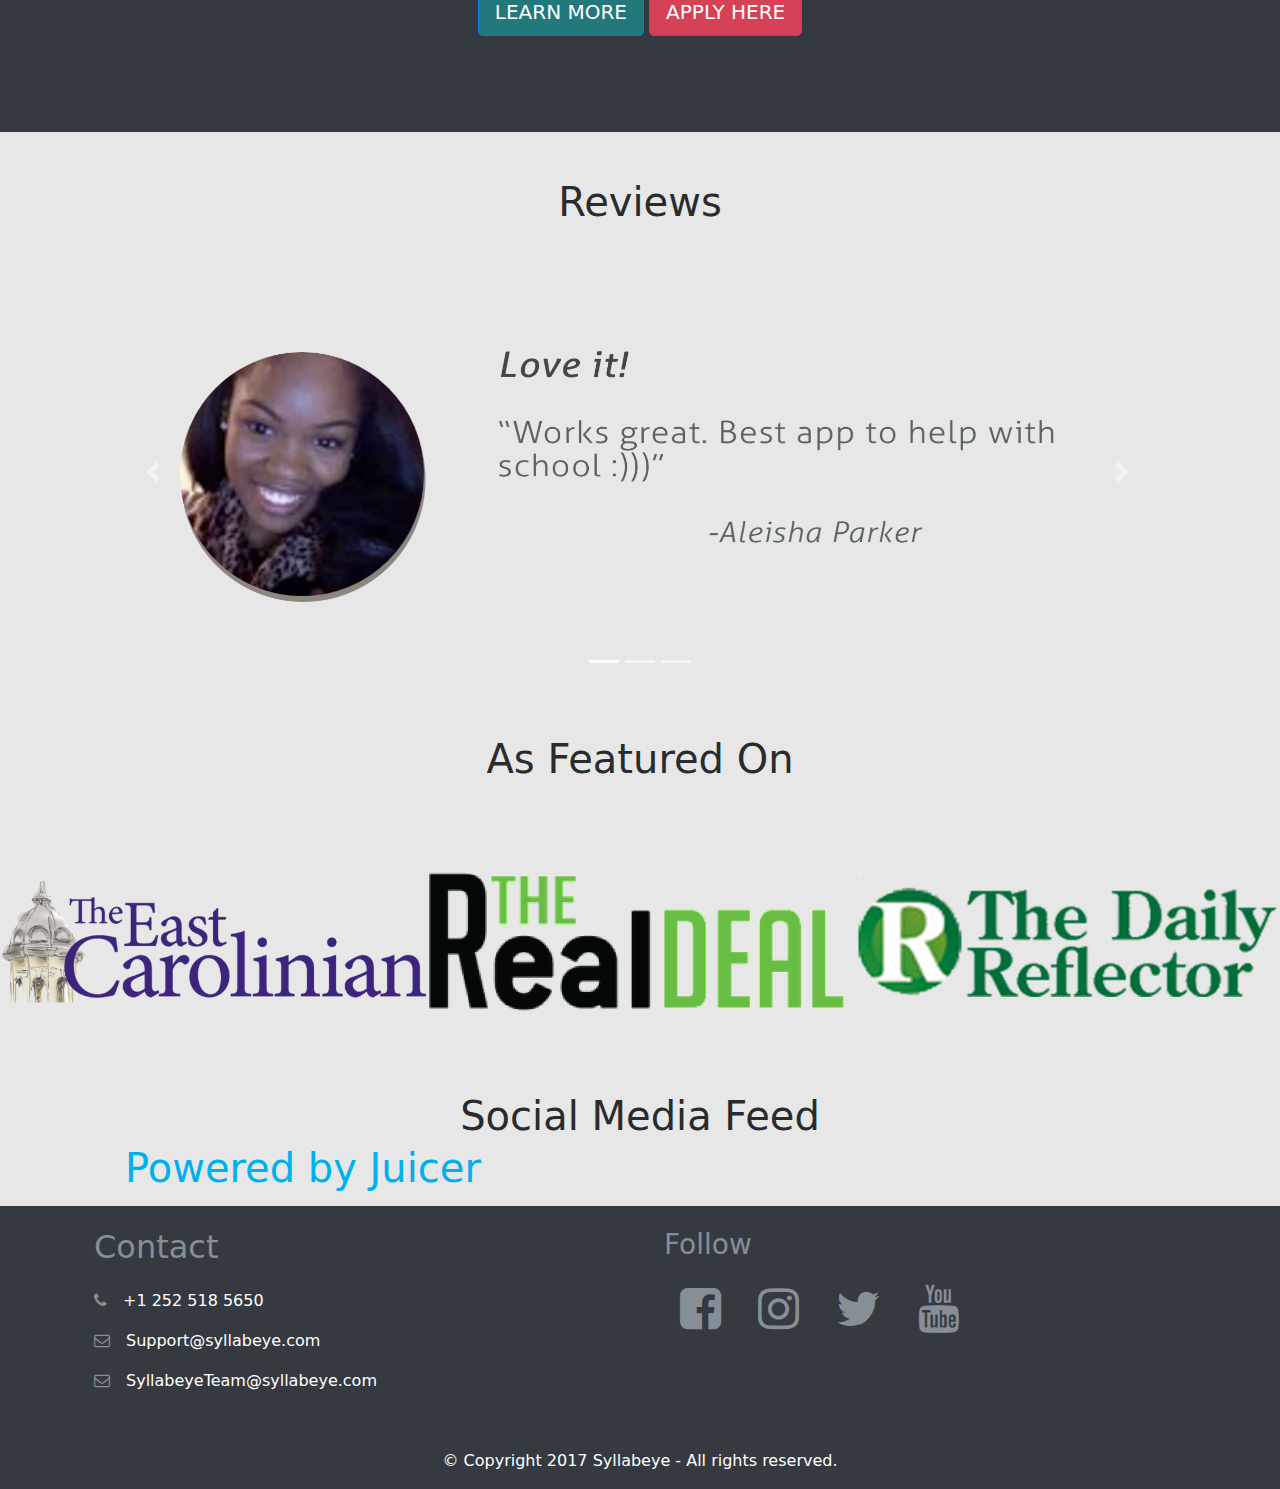
==== commit 662155a3: "Moved download section" ====
--- a/index.html
+++ b/index.html
@@ -78,11 +78,6 @@
     </div>
   </div>
 
-	
-	<video autoplay loop muted id="background" width="100%" height="100%">
-	  <source src="video/AdobeSparkVideo.mp4" type="video/mp4">
-  </video>
-
   <div class="section py-5 bg-info" id="Walkthrough">
     <div class="container">
       <div class="row">
@@ -104,6 +99,10 @@
       </div>
     </div>
   </div>
+  
+  <video autoplay loop muted id="background" width="100%" height="100%">
+	  <source src="video/AdobeSparkVideo.mp4" type="video/mp4">
+  </video>
 
   <div class="section py-5 bg-info" id="Templates">
     <div class="container">
